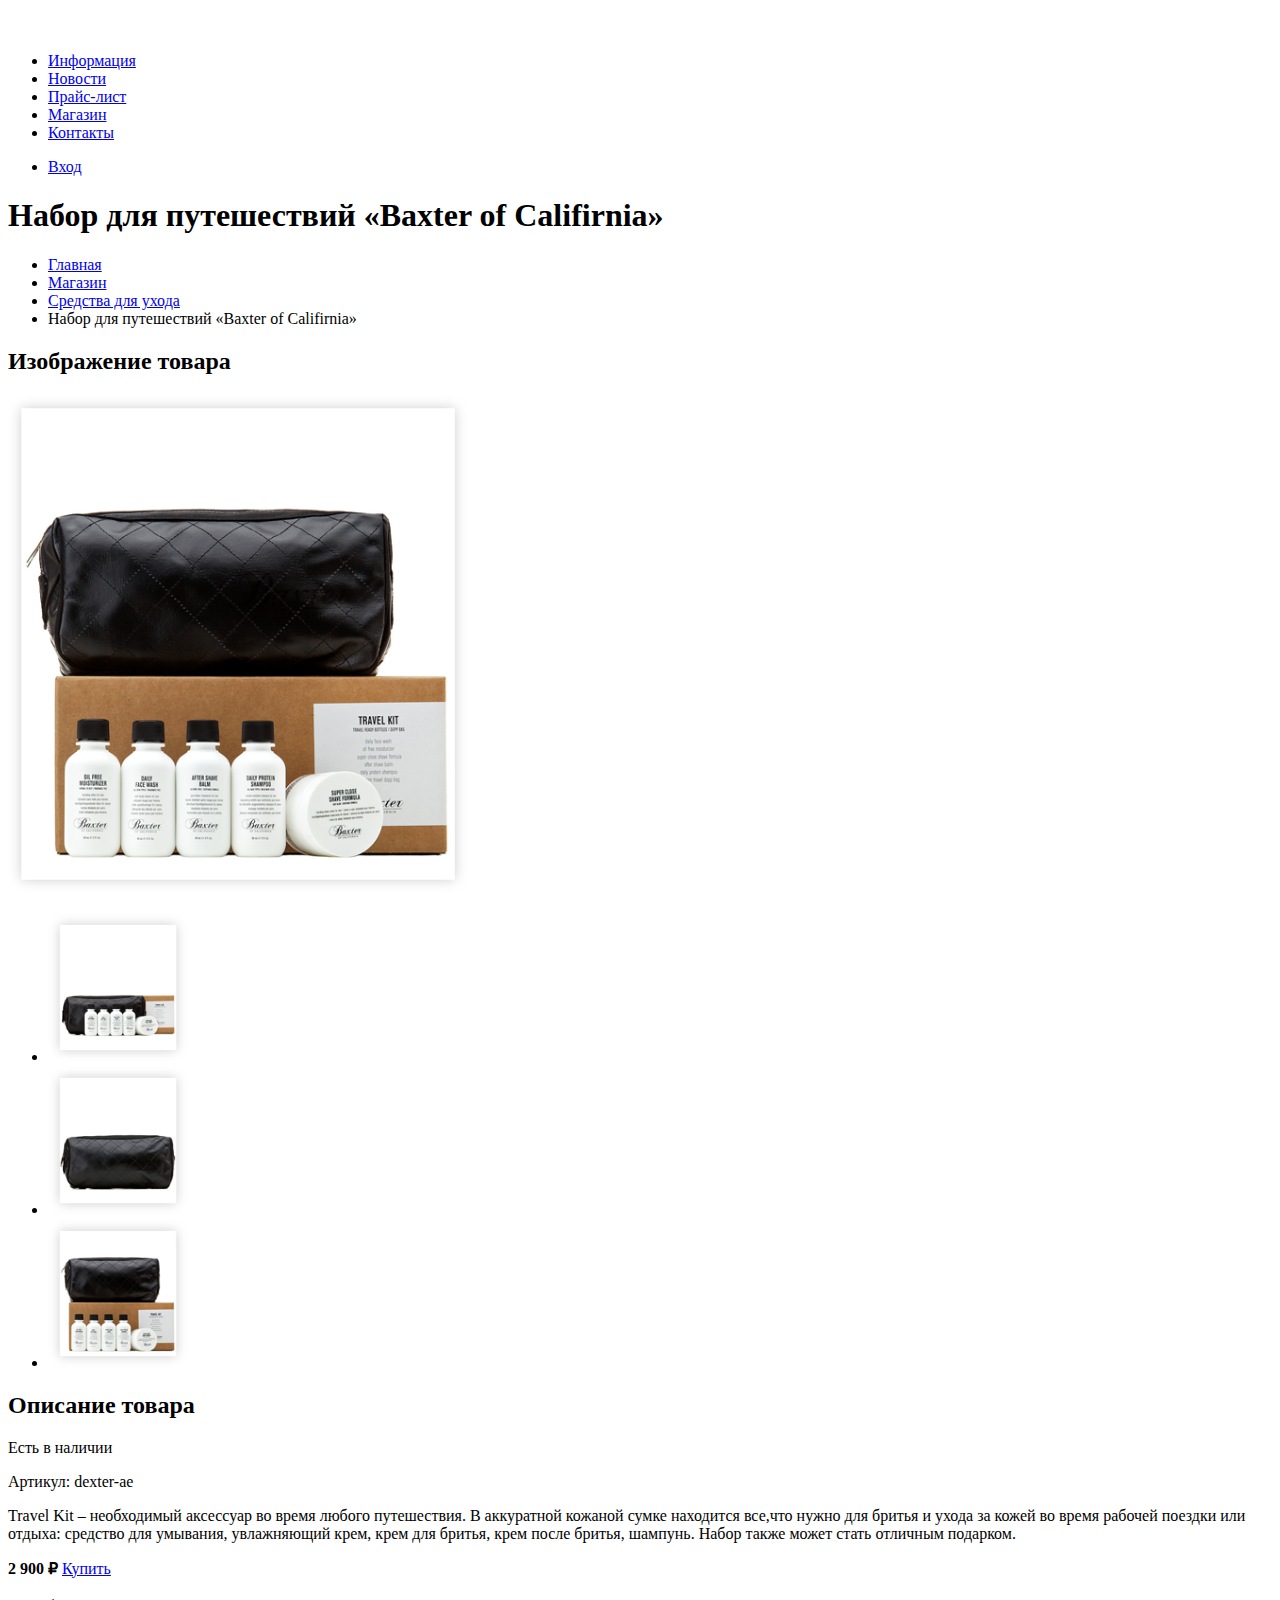
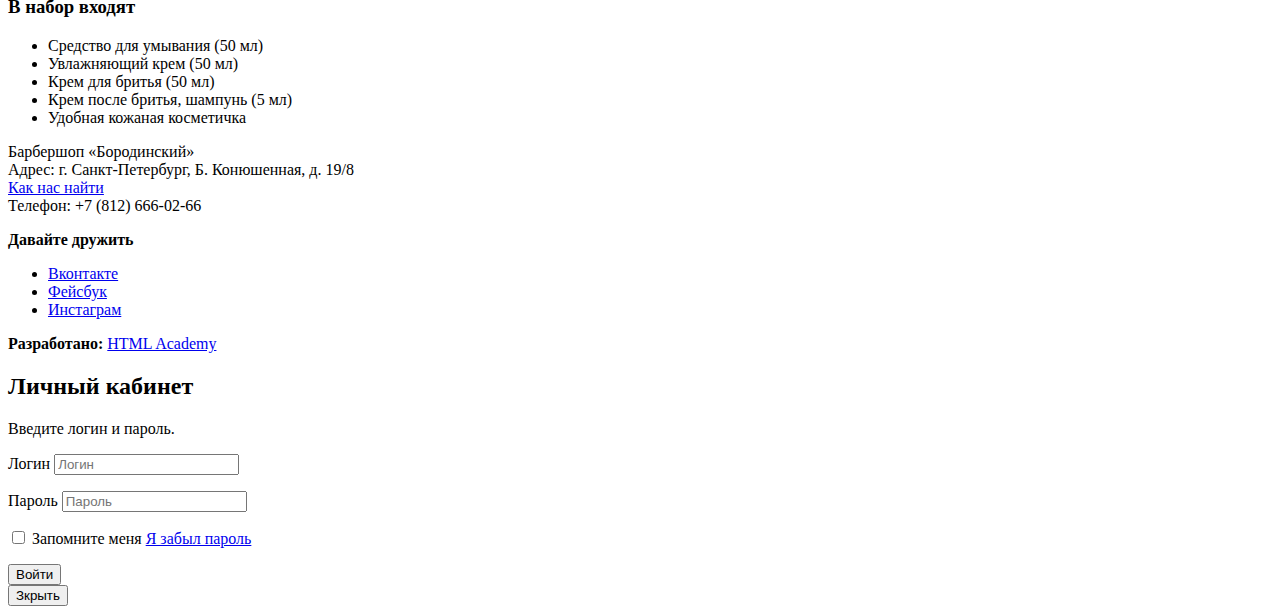
==== pages/item.html @ ca8ee24d "Add shop and item page" ====
<!DOCTYPE html>
<html lang="en">

<head>
    <meta charset="UTF-8">
    <meta name="viewport" content="width=device-width, initial-scale=1.0">
    <title>Барбершоп Магазин</title>
    <link rel="stylesheet" href="../style/style.css">
</head>

<body>
    <header class="main-header">
        <nav class="main-navigation">
            <a href="../index.html" class="main-header-logo">
                <img src="../img/logo.svg" width="111" height="24" alt="Логотип «Бородинский»">
            </a>
            <ul class="site-navigation">
                <li><a href="info.html">Информация</a></li>
                <li> <a href="news.html">Новости</a> </li>
                <li> <a href="price.html">Прайс-лист</a> </li>
                <li class="site-navigation-current"> <a href="../pages/shop.html">Магазин</a></li>
                <li> <a href="contacts.html">Контакты</a> </li>
            </ul>
            <ul>
                <li class="login-link">
                    <a class="login-link" href="login.html">Вход</a> </li>
            </ul>
        </nav>
    </header>
    <main class="container">
        <h1 class="page-title">Набор для путешествий «Baxter of Califirnia»</h1>
        <ul class="breadcrumbs">
            <li><a href="../index.html">Главная</a> </li>
            <li><a href="#"> Магазин</a> </li>
            <li> <a href="#">Средства для ухода</a> </li>
            <li class="breadcrumbs-current">Набор для путешествий «Baxter of Califirnia»</li>
        </ul>
        <section class="product-photos">
            <h2 class="visually-hiden">Изображение товара</h2>
            <p class="product-photo-preview">
                <li><img src="../img/product_big.png" width="460" height="498" alt="Фото всего набора"></li>
            </p>
            <ul class="product-photo-preview">
                <li><img src="../img/product_small_3.png" width="140" height="149" alt=" Фото в анфас"></li>
                <li><img src="../img/product_small_2.png" width="140" height="149" alt=" Фото в профиль"></li>
                <li><img src="../img/product_small_1.png" width="140" height="149" alt=" Фото отдельной части"> </li>
            </ul>
        </section>
        <section class="product-info">
            <h2 class="visually-hidden">Описание товара</h2>
            <p class="product-availability">Есть в наличии</p>
            <p class="product-article">Артикул: dexter-ae</p>
            <p class="product-text">Travel Kit – необходимый аксессуар во время любого путешествия. В аккуратной кожаной
                сумке находится все,что нужно для бритья и ухода за кожей во время рабочей поездки или отдыха: средство
                для умывания, увлажняющий крем, крем для бритья, крем после бритья, шампунь. Набор также может стать
                отличным подарком.</p>
            <p class="product-price">
                <b>2 900 &#8381</b>
                <a class="button" href="#">Купить</a>
            </p>
            <h3>В набор входят</h3>
            <ul>
                <li>Средство для умывания (50 мл)</li>
                <li>Увлажняющий крем (50 мл)</li>
                <li>Крем для бритья (50 мл)</li>
                <li>Крем после бритья, шампунь (5 мл)</li>
                <li>Удобная кожаная косметичка</li>
            </ul>
        </section>
    </main>
    <footer class="main-footer">
        <p class="footer-contacts">
            Барбершоп «Бородинский»<br>
            Адрес: г. Санкт-Петербург, Б. Конюшенная, д. 19/8<br>
            <a href="map.html">Как нас найти</a><br>
            Телефон: +7 (812) 666-02-66
        </p>
        <div class="footer-social">
            <b>Давайте дружить</b>
            <ul>
                <li><a class="social-button" href="#">Вконтакте</a></li>
                <li><a class="social-button" href="#">Фейсбук</a></li>
                <li><a class="social-button" href="#">Инстаграм</a></li>
            </ul>
        </div>
        <p class="fotter-copyright">
            <b>Разработано:</b>
            <a class="button" href="https://htmlacademy.ru">HTML Academy</a> </p>
    </footer>
    <section class="modal modal-login">
        <h2>Личный кабинет</h2>
        <p>Введите логин и пароль.</p>
        <form class="login-form" action="https://echo.htmlacademy.ru" method="POST">
            <p>
                <label class="visually-hidden" for="user-login">Логин</label>
                <input class="login-icon-user" id="user-login" type="text" name="login" placeholder="Логин">
            </p>
            <p>
                <label class="visually-hidden" for="user-password">Пароль</label>
                <input class="login-icon-password" id="user-password" type="password" name="password"
                    placeholder="Пароль">
            </p>
            <p class="login-password-info">
                <label class="login-checkbox">
                    <input type="checkbox" name="remember" class="visually-hidden">
                    <span>Запомните меня</span>
                </label>
                <a class="restore" href="#">Я забыл пароль</a>
            </p>
            <button class="button" type="submit">Войти </button>
        </form>
        <button class="modal-close" type="button">Зкрыть</button>
    </section>
</body>

</html>
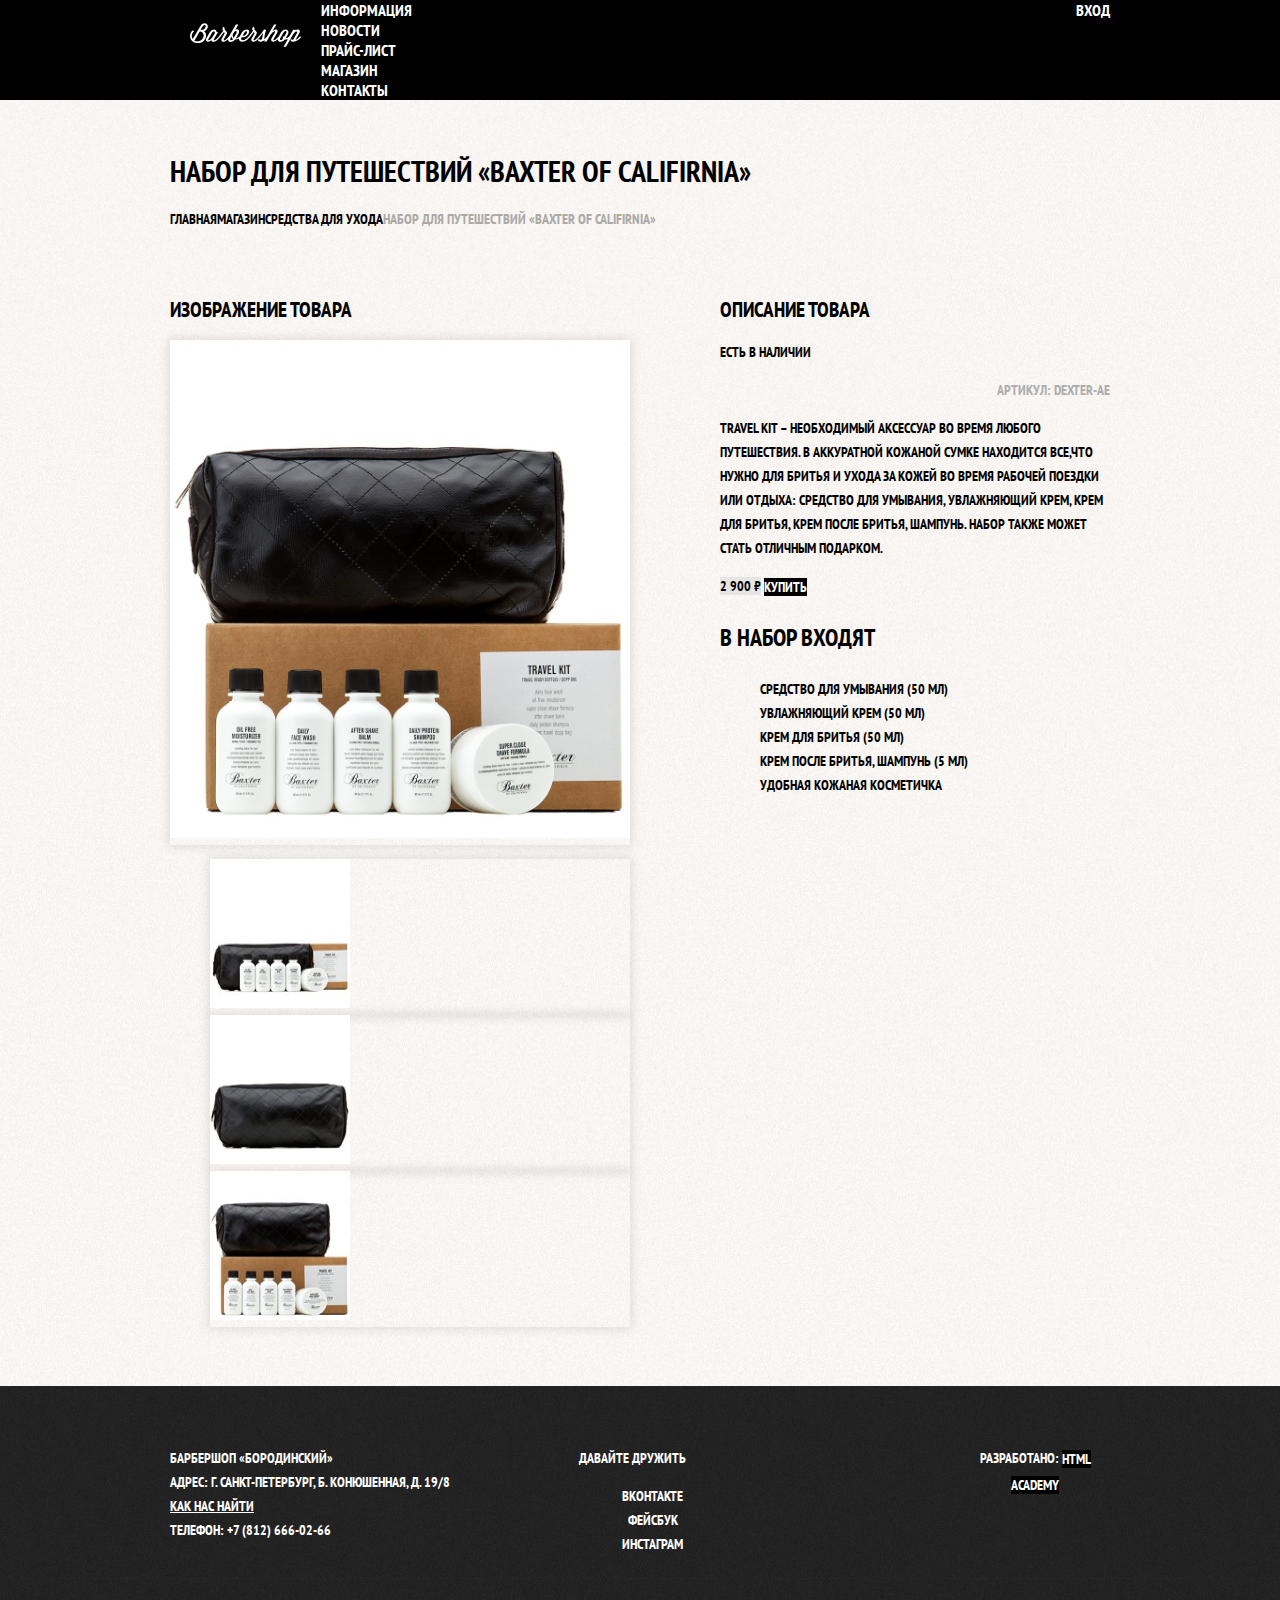
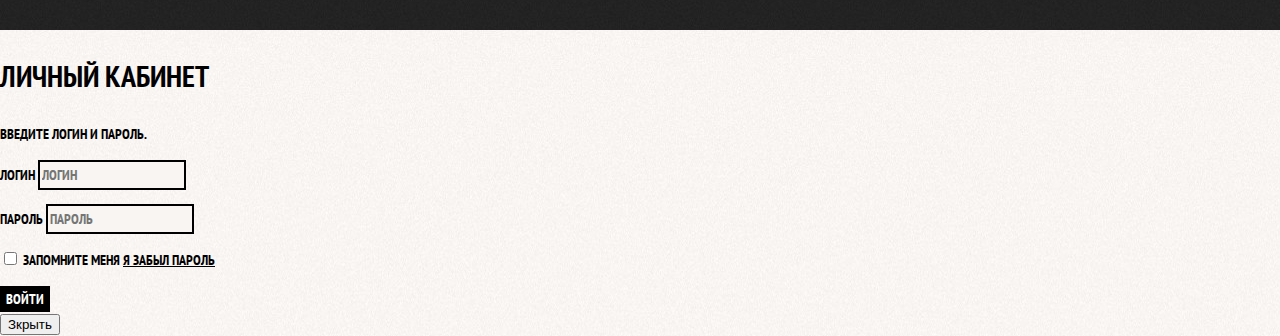
==== commit 6b3e3f6e: "Add style css" ====
--- a/pages/item.html
+++ b/pages/item.html
@@ -5,27 +5,32 @@
     <meta charset="UTF-8">
     <meta name="viewport" content="width=device-width, initial-scale=1.0">
     <title>Барбершоп Магазин</title>
+    <link rel="preconnect" href="https://fonts.gstatic.com">
+    <link href="https://fonts.googleapis.com/css2?family=PT+Sans+Narrow:wght@400;700&display=swap" rel="stylesheet">
     <link rel="stylesheet" href="../style/style.css">
 </head>
 
-<body>
+<body class="inner-page">
     <header class="main-header">
-        <nav class="main-navigation">
-            <a href="../index.html" class="main-header-logo">
-                <img src="../img/logo.svg" width="111" height="24" alt="Логотип «Бородинский»">
-            </a>
-            <ul class="site-navigation">
-                <li><a href="info.html">Информация</a></li>
-                <li> <a href="news.html">Новости</a> </li>
-                <li> <a href="price.html">Прайс-лист</a> </li>
-                <li class="site-navigation-current"> <a href="../pages/shop.html">Магазин</a></li>
-                <li> <a href="contacts.html">Контакты</a> </li>
-            </ul>
-            <ul>
-                <li class="login-link">
-                    <a class="login-link" href="login.html">Вход</a> </li>
-            </ul>
-        </nav>
+        <div class="container">
+            <nav class="main-navigation">
+                <a href="../index.html" class="main-navigation-logo">
+                    <img src="../img/logo.svg" width="111" height="24" alt="Логотип «Бородинский»">
+                </a>
+                <ul class="site-navigation">
+                    <li><a href="info.html">Информация</a></li>
+                    <li> <a href="news.html">Новости</a> </li>
+                    <li> <a href="price.html">Прайс-лист</a> </li>
+                    <li class="site-navigation-current"> <a href="../pages/shop.html">Магазин</a></li>
+                    <li> <a href="contacts.html">Контакты</a> </li>
+                </ul>
+                <ul class="user-navigation">
+                    <li>
+                        <a class="login-link" href="login.html">Вход</a>
+                    </li>
+                </ul>
+            </nav>
+        </div>
     </header>
     <main class="container">
         <h1 class="page-title">Набор для путешествий «Baxter of Califirnia»</h1>
@@ -35,57 +40,64 @@
             <li> <a href="#">Средства для ухода</a> </li>
             <li class="breadcrumbs-current">Набор для путешествий «Baxter of Califirnia»</li>
         </ul>
-        <section class="product-photos">
-            <h2 class="visually-hiden">Изображение товара</h2>
-            <p class="product-photo-preview">
-                <li><img src="../img/product_big.png" width="460" height="498" alt="Фото всего набора"></li>
-            </p>
-            <ul class="product-photo-preview">
-                <li><img src="../img/product_small_3.png" width="140" height="149" alt=" Фото в анфас"></li>
-                <li><img src="../img/product_small_2.png" width="140" height="149" alt=" Фото в профиль"></li>
-                <li><img src="../img/product_small_1.png" width="140" height="149" alt=" Фото отдельной части"> </li>
-            </ul>
-        </section>
-        <section class="product-info">
-            <h2 class="visually-hidden">Описание товара</h2>
-            <p class="product-availability">Есть в наличии</p>
-            <p class="product-article">Артикул: dexter-ae</p>
-            <p class="product-text">Travel Kit – необходимый аксессуар во время любого путешествия. В аккуратной кожаной
-                сумке находится все,что нужно для бритья и ухода за кожей во время рабочей поездки или отдыха: средство
-                для умывания, увлажняющий крем, крем для бритья, крем после бритья, шампунь. Набор также может стать
-                отличным подарком.</p>
-            <p class="product-price">
-                <b>2 900 &#8381</b>
-                <a class="button" href="#">Купить</a>
-            </p>
-            <h3>В набор входят</h3>
-            <ul>
-                <li>Средство для умывания (50 мл)</li>
-                <li>Увлажняющий крем (50 мл)</li>
-                <li>Крем для бритья (50 мл)</li>
-                <li>Крем после бритья, шампунь (5 мл)</li>
-                <li>Удобная кожаная косметичка</li>
-            </ul>
-        </section>
+        <div class="catalog-colums">
+            <section class="product-photos">
+                <h2 class="visually-hiden">Изображение товара</h2>
+                <p class="product-photo-full">
+                    <img src="../img/main-photo-item.jpg" width="460" height="498" alt="Фото всего набора">
+                </p>
+                <ul class="product-photo-preview">
+                    <li><img src="../img/photo-item-1.jpg" width="140" height="149" alt=" Фото в анфас"></li>
+                    <li><img src="../img/photo-item-2.jpg" width="140" height="149" alt=" Фото в профиль"></li>
+                    <li><img src="../img/photo-item-3.jpg" width="140" height="149" alt=" Фото отдельной части"> </li>
+                </ul>
+            </section>
+            <section class="product-info">
+                <h2 class="visually-hidden">Описание товара</h2>
+                <p class="product-availability">Есть в наличии</p>
+                <p class="product-article">Артикул: dexter-ae</p>
+                <p class="product-text">Travel Kit – необходимый аксессуар во время любого путешествия. В аккуратной
+                    кожаной
+                    сумке находится все,что нужно для бритья и ухода за кожей во время рабочей поездки или отдыха:
+                    средство
+                    для умывания, увлажняющий крем, крем для бритья, крем после бритья, шампунь. Набор также может стать
+                    отличным подарком.</p>
+                <p class="product-price">
+                    <b>2 900 &#8381</b>
+                    <a class="button" href="#">Купить</a>
+                </p>
+                <h3>В набор входят</h3>
+                <ul>
+                    <li>Средство для умывания (50 мл)</li>
+                    <li>Увлажняющий крем (50 мл)</li>
+                    <li>Крем для бритья (50 мл)</li>
+                    <li>Крем после бритья, шампунь (5 мл)</li>
+                    <li>Удобная кожаная косметичка</li>
+                </ul>
+            </section>
+        </div>
     </main>
     <footer class="main-footer">
-        <p class="footer-contacts">
-            Барбершоп «Бородинский»<br>
-            Адрес: г. Санкт-Петербург, Б. Конюшенная, д. 19/8<br>
-            <a href="map.html">Как нас найти</a><br>
-            Телефон: +7 (812) 666-02-66
-        </p>
-        <div class="footer-social">
-            <b>Давайте дружить</b>
-            <ul>
-                <li><a class="social-button" href="#">Вконтакте</a></li>
-                <li><a class="social-button" href="#">Фейсбук</a></li>
-                <li><a class="social-button" href="#">Инстаграм</a></li>
-            </ul>
+        <div class="container">
+            <p class="footer-contacts">
+                Барбершоп «Бородинский»<br>
+                Адрес: г. Санкт-Петербург, Б. Конюшенная, д. 19/8<br>
+                <a href="map.html">Как нас найти</a><br>
+                Телефон: +7 (812) 666-02-66
+            </p>
+            <div class="footer-social">
+                <b>Давайте дружить</b>
+                <ul>
+                    <li><a class="social-button" href="#">Вконтакте</a></li>
+                    <li><a class="social-button" href="#">Фейсбук</a></li>
+                    <li><a class="social-button" href="#">Инстаграм</a></li>
+                </ul>
+            </div>
+            <p class="footer-copyright">
+                <b>Разработано:</b>
+                <a class="button" href="https://htmlacademy.ru">HTML Academy</a>
+            </p>
         </div>
-        <p class="fotter-copyright">
-            <b>Разработано:</b>
-            <a class="button" href="https://htmlacademy.ru">HTML Academy</a> </p>
     </footer>
     <section class="modal modal-login">
         <h2>Личный кабинет</h2>
--- a/style/style.css
+++ b/style/style.css
@@ -0,0 +1,527 @@
+body{
+    margin: 0;
+    padding: 0;
+
+    font-family: 'PT Sans Narrow', Arial, sans-serif ;
+    font-size: 14px;
+    line-height: 24px;
+    font-weight: 700;
+    color: #ffffff;
+    text-transform: uppercase;
+
+    background-color: #000000;
+    background-image: url("../img/bg-img.jpg");
+    background-position: top center;
+    background-repeat: no-repeat;
+}
+.inner-page {
+    color: #000000;
+
+    background-color: #f8f5f2;
+    background-image: url(../img/pattern-light.jpg);
+    background-position: 0 0;
+    background-repeat: repeat;
+
+}
+
+.main-header {
+    margin-bottom: 75px;
+}
+
+.inner-page .main-header {
+    margin-bottom: 50px;
+
+    background-color: #000000;
+}
+
+a{
+   text-decoration: none;
+}
+
+.button {
+    font: inherit;
+
+    text-align: center;
+    color: #ffffff;
+    vertical-align: middle;
+    text-transform: uppercase;
+
+    background-color: #000000;
+    border: none;
+}
+.button:hover,
+.button:focus,
+.button:active {
+    background-color: #663d15;
+}
+
+.main-navigation{
+    display: flex;
+    flex-direction: column;
+    align-items: center;
+
+    font-size: 16px;
+    line-height: 20px;
+    color: #ffffff;
+
+    background-color: transparent;
+}
+
+.inner-page .main-navigation {
+    display: flex;
+    align-items: flex-start;
+    flex-direction: row;
+}
+
+.main-header-logo {
+    order: 2;
+    width: 368px;
+    height: 153px;
+}
+
+.inner-page .main-navigation-logo {
+    order: 0;
+
+    width: 111px;
+    height: 24px;
+    padding: 23px 20px;
+}
+
+.main-navigation-wrapper {
+    width: 100%;
+    margin-bottom: 60px;
+
+    background-color: #000000;
+}
+
+.main-navigation-wrapper .container{
+    display: flex;
+    justify-content: space-between;
+}
+
+.site-navigation,
+.user-navigation{
+    list-style: none;
+    margin: 0;
+    padding: 0;
+}
+
+.site-navigation {
+    width: 620px; 
+}
+
+.user-navigation {
+    max-width: 140px;
+}
+
+.inner-page .user-navigation {
+    margin-left: auto;
+}
+
+.site-navigation a,
+.user-navigation a {
+color: #ffffff;
+}
+
+.site-navigation a:hover,
+.site-navigation a:focus,
+.user-navigation a:hover,
+.user-navigation a:focus {
+    background-color: #242424;
+}
+
+.container {
+    width: 940px;
+    margin: 0 auto;
+    padding: 0 10px;
+}
+
+.features {
+    margin-bottom: 80px;
+}
+
+.features-list {
+     display: flex;
+     justify-content: space-between;
+     margin: 0;
+     padding: 0;
+
+    list-style: none;
+
+}
+
+.features-item {
+    width: 300px;
+    text-align: center;
+}
+
+.features-item h3 {
+    font-size: 30px;
+    line-height: 42px;
+}
+
+.index-colums {
+    display: flex;
+    justify-content: space-between;
+    padding: 50px 80px;
+    margin-bottom: 35px;
+
+    color: #000000;
+
+    background-color: #f8f5f2;
+    background-image: url("../img/pattern-light.jpg");
+    background-position: 0 0;
+    background-repeat: repeat;
+}
+
+.index-colums h2 {
+    font-size: 30px;
+    line-height: 42px;
+}
+
+.news {
+    width: 380px;
+}
+
+.news-list{
+    list-style: none;
+}
+
+.news-item time {
+    text-transform: none;
+}
+
+.gallery {
+    width: 300px;
+}
+
+.gallery-content {
+    background-color: #e5e5e5;
+    border: 7px solid #ffffff;
+}
+
+.contacts {
+    width: 380px;
+}
+
+.appointment {
+    width: 300px;
+}
+
+.appointment-item input {
+    font: inherit;
+
+    background-color: transparent;
+    border: 2px solid #000000;
+}
+
+.appointment-item input:focus,
+.appointment-item input:active {
+    border-color: #663d15;
+}
+
+.page-title {
+    margin: 0;
+    margin-bottom: 15px;
+    padding: 0;
+
+    font-size: 30px;
+    line-height: 42px;
+}
+
+.breadcrumbs {
+    display: flex;
+
+    padding: 0;
+    margin: 0;
+    margin-bottom: 50px;
+
+    list-style: none;
+}
+
+.breadcrumbs a {
+    color: #000000;
+}
+
+.breadcrumbs a:hover,
+.breadcrumbs a:focus {
+    text-decoration: underline;
+}
+
+.breadcrumbs-current {
+    color: #aba9a7;
+}
+
+.catalog-colums {
+  display: flex;
+  justify-content: space-between;
+}
+
+.filters {
+  width: 180px;
+}
+.filter fieldset {
+    border: none; 
+}
+
+.filter legend {
+    font-size: 24px;
+    line-height: 30px;
+}
+
+.filter ul {
+    list-style: none;
+    line-height: 18px;
+}
+
+.filter-input:hover + label,
+.filter-input:focus + label {
+    color: #663d15;
+} 
+
+.filter-input:disabled + label {
+    color: #000000;
+
+    opacity: 0.5;
+}
+
+.catalog {
+    width: 700px;
+}
+ 
+.catalog-list {
+    display: flex;
+    flex-wrap: wrap;
+    padding: 0;
+    margin: 0;
+    margin-bottom: 25px;
+
+    list-style: none;
+}
+
+.catalog-item {
+    width: 220px;
+    margin-bottom: 20px;
+    margin-right: 20px;
+
+    background-color: #f8f8f8;
+    box-shadow: 0 0 10px rgba(0, 0, 0, 0.1);
+}
+
+.catalog-item:nth-child(3n) {
+    margin-right: 0;
+} 
+
+.catalog-item:hover {
+    box-shadow: 0 0 10px rgba(0, 0, 0, 0.2);
+}
+
+.catalog-item a {
+    color: #000000;
+}
+
+.catalog-item h3 {
+    font-size: 14px;
+    line-height: 18px;
+}
+
+.catalog-category {
+    text-transform: none;
+}
+
+.catalog-item-price b {
+    font-size: 14px;
+    line-height: 20px;
+    text-align: center;
+
+    background-color: #e5e5e5;
+}
+
+.catalog-item-price .button {
+    line-height: 20px;
+    color: #ffffff;
+}
+
+.pagination-list {
+    padding: 0;
+    margin: 0; 
+
+    list-style: none;
+}
+
+.pagination-item a {
+    color: #ffffff;
+
+    background-color: #000000;
+}
+
+.pagination-item a:hover,
+.pagination-item a:focus,
+.pagination-item a:active {
+    background-color: #663d15;
+}
+
+.pagination-item-current a {
+    color: #000000;
+
+    background-color: #ffffff;
+}
+
+.pagination-item-current a:hover,
+.pagination-item-current a:focus,
+.pagination-item-current a:active {
+    color: #000000;
+
+    background-color: #ffffff;
+}
+
+.product-photo-preview {
+    list-style: none;
+}
+
+.product-photo-preview li {
+    box-shadow: 0 0 10px 2px rgba(0, 0, 0, 0.1);
+}
+
+.product-photo-full {
+    box-shadow: 0 0 10px 2px rgba(0, 0, 0, 0.1);
+}
+
+.product-photos {
+    width: 460px;
+}
+
+.product-article {
+    text-align: right;
+    color: #aeaeae;
+}
+.product-price b {
+    line-height: 20px;
+    text-align: center;
+
+    background-color: #e5e5e5;
+}
+
+.product-info h3 {
+    font-size: 24px;
+    line-height: 30px;
+}
+
+.product-info ul {
+    list-style: none;
+}
+
+.product-info {
+    width: 390px;
+}
+
+.main-footer {
+    margin-top: 65px;
+    padding: 60px 0;
+
+    color: #ffffff;
+
+    background-color: #212121;
+    background-image: url("../img/pattern-dark.jpg");
+    background-position: 0 0;
+    background-repeat: repeat;
+}
+
+
+.main-footer .container {
+    display: flex;
+}
+
+.inner-page .main-footer {
+    margin-top: 45px;
+}
+
+
+.footer-contacts {
+  width: 320px;
+  margin: 0;
+  margin-right: 70px;
+}
+
+.footer-contacts a{   
+    color: #ffffff;
+    text-decoration: underline;
+}
+
+.footer-contacts a:hover,
+.footer-contacts a:focus {
+    text-decoration: none;
+}
+
+.footer-social {
+    width: 145px;
+
+    text-align: center;
+}
+
+.footer-social ul {
+    list-style: none;
+}
+
+.social-button {
+    color: #ffffff;
+}
+
+.footer-copyright {
+    width: 150px;
+    margin: 0;
+    margin-left: auto;
+
+    text-align: center;
+}
+
+.footer-copyright .button:hover,
+.footer-copyright .button:focus {
+    color: #000000;
+
+    background-color: #ffffff;
+}
+
+.modal {
+    color: #000000;
+
+    background-color: #f8f5f2;
+    background-image: url("../img/pattern-light.jpg");
+    background-position: 0 0;
+    background-repeat: repeat;
+}
+
+.modal h2 {
+    font-size: 30px;
+    line-height: 42px;
+}
+
+.login-form input[type= "text"],
+.login-form input[type="password"]{
+    font: inherit;
+    color: #000000;
+    text-transform: uppercase;
+
+    background-color: #f8f5f2;
+    border: 2px solid #000000;
+}
+.login-form input:focus{
+    border: 2px solid #663d15;
+}
+
+.login-checkbox:hover,
+.login-checkbox:focus {
+    color: #663d15;
+}
+
+.restore{
+    color: #000000;
+    text-decoration: underline;
+}
+
+.restore:hover,
+.restore:focus {
+    text-decoration: none;
+}
+
+
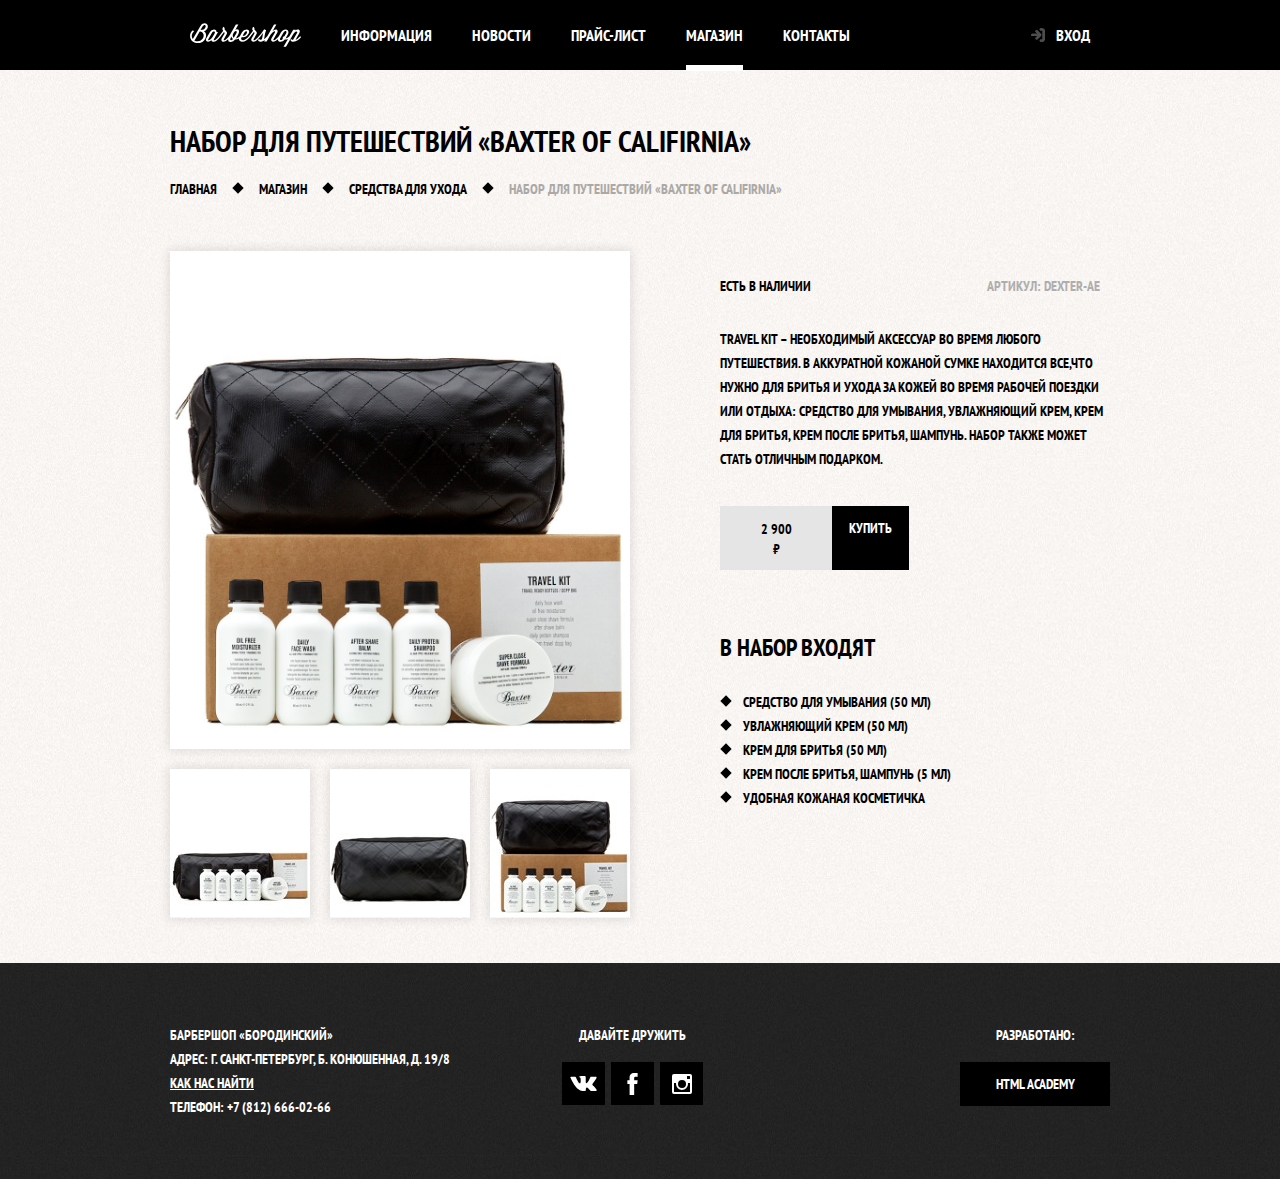
==== commit 383cd833: "Fixed: loyaut" ====
--- a/pages/item.html
+++ b/pages/item.html
@@ -42,7 +42,7 @@
         </ul>
         <div class="catalog-colums">
             <section class="product-photos">
-                <h2 class="visually-hiden">Изображение товара</h2>
+                <h2 class="visually-hidden">Изображение товара</h2>
                 <p class="product-photo-full">
                     <img src="../img/main-photo-item.jpg" width="460" height="498" alt="Фото всего набора">
                 </p>
@@ -54,13 +54,16 @@
             </section>
             <section class="product-info">
                 <h2 class="visually-hidden">Описание товара</h2>
-                <p class="product-availability">Есть в наличии</p>
-                <p class="product-article">Артикул: dexter-ae</p>
+                <div class="product-description">
+                    <p class="product-availability">Есть в наличии</p>
+                    <p class="product-article">Артикул: dexter-ae</p>
+                </div>
                 <p class="product-text">Travel Kit – необходимый аксессуар во время любого путешествия. В аккуратной
                     кожаной
                     сумке находится все,что нужно для бритья и ухода за кожей во время рабочей поездки или отдыха:
                     средство
-                    для умывания, увлажняющий крем, крем для бритья, крем после бритья, шампунь. Набор также может стать
+                    для умывания, увлажняющий крем, крем для бритья, крем после бритья, шампунь. Набор также может
+                    стать
                     отличным подарком.</p>
                 <p class="product-price">
                     <b>2 900 &#8381</b>
@@ -88,9 +91,43 @@
             <div class="footer-social">
                 <b>Давайте дружить</b>
                 <ul>
-                    <li><a class="social-button" href="#">Вконтакте</a></li>
-                    <li><a class="social-button" href="#">Фейсбук</a></li>
-                    <li><a class="social-button" href="#">Инстаграм</a></li>
+                    <li><a class="social-button" href="#"><span class="visually-hidden">Вконтакте</span>
+                            <svg xmlns="http://www.w3.org/2000/svg" width="27" height="15" viewBox="0 0 26.14 14.91">
+                                <path d="M26 13.47l-.09-.17a13.55 13.55 0 0 0-2.6-3q-.87-.83-1.1-1.12A1 1 0 0 1 22 8a10.27
+                                         10.27 0 0 1 1.22-1.78l.88-1.16q2.35-3.13 2-4L26 .94a.8.8 0 0 0-.4-.22 2.14 2.14 0 0 
+                                        0-.87 0h-3.92a.51.51 0 0 0-.27 0h-.3a.6.6 0 0 0-.15.14.93.93 0 0 0-.14.24 22.22 22.22
+                                        0 0 1-1.46 3.06q-.5.84-.93 1.46a7 7 0 0 1-.71.91 4.94 4.94 0 0 1-.52.47q-.23.18-.35.15l-.23-.05a.9.9
+                                        0 0 1-.31-.33 1.49 1.49 0 0 1-.16-.53V1.6a3.14 3.14 0 0 0 0-.62 2.12 2.12 0 0 0-.14-.44.73.73
+                                         0 0 0-.28-.33 1.57 1.57 0 0 0-.46-.18A9 9 0 0 0 12.57 0a8.93 8.93 0 0 0-3.25.33 1.83 1.83 0 0
+                                         0-.52.41q-.25.3-.07.33a1.67 1.67 0 0 1 1.16.59l.08.16a2.6 2.6 0 0 1 .19.63 6.32 6.32 0 0 1 .12
+                                        1 10.59 10.59 0 0 1 0 1.7q-.07.71-.13 1.1a2.21 2.21 0 0 1-.18.64 2.69 2.69 0 0 1-.16.3l-.07.07a1
+                                        1 0 0 1-.37.07.86.86 0 0 1-.46-.19 3.27 3.27 0 0 1-.56-.52 7 7 0 0 1-.66-.93q-.37-.6-.76-1.42l
+                                        -.22-.39q-.2-.38-.56-1.11t-.62-1.43A.9.9 0 0 0 5.2.9h-.07a.93.93 0 0 0-.22-.16A1.44 1.44 0 0 0
+                                         4.6.65L.87.68A1 1 0 0 0 .1.94L0 1a.44.44 0 0 0 0 .22 1.08 1.08 0 0 0 .08.37Q.9 3.53 1.86 5.31t1.66
+                                        2.87Q4.23 9.27 5 10.24t1 1.24l.37.41.34.33a8.06 8.06 0 0 0 1 .78 16.34 16.34 0 0 0 1.4.9 7.6 7.6
+                                         0 0 0 1.79.72 6.19 6.19 0 0 0 2 .22h1.57a1.08 1.08 0 0 0 .72-.3l.05-.07a.9.9 0 0 0 .1-.25 1.38
+                                         1.38 0 0 0 0-.37 4.48 4.48 0 0 1 .09-1.05 2.77 2.77 0 0 1 .23-.71 1.74 1.74 0 0 1 .29-.4 1.19
+                                        1.19 0 0 1 .23-.2h.11a.86.86 0 0 1 .77.21 4.52 4.52 0 0 1 .83.79q.39.47.93 1.05a6.41 6.41 0 0 0 1
+                                        .87l.27.16a3.31 3.31 0 0 0 .71.3 1.53 1.53 0 0 0 .76.07l3.48-.05a1.58 1.58 0 0 0 .8-.17.68.68
+                                         0 0 0 .34-.37 1.06 1.06 0 0 0 0-.46 1.71 1.71 0 0 0-.1-.36z" fill="#fff" />
+                            </svg>
+                        </a></li>
+                    <li><a class="social-button" href="#"><span class="visually-hidden">Фейсбук</span>
+                            <svg xmlns="http://www.w3.org/2000/svg" width="19" height="22" viewBox="0 0 10.15 21.74">
+                                <path
+                                    d="M3.34 1.12A4.77 4.77 0 0 1 6.53 0h3.61v3.81H7.81a1.07 1.07 0 0 0-1.09.83v2.55h3.42c-.08
+                                         1.23-.24 2.45-.41 3.67h-3v10.87H2.21V10.86H0V7.21h2.19V3.66a3.83 3.83 0 0 1 1.15-2.54z"
+                                    fill="#fff" />
+                            </svg>
+                        </a></li>
+                    <li><a class="social-button" href="#"><span class="visually-hidden">Инстаграм</span>
+                            <svg xmlns="http://www.w3.org/2000/svg" width="20" height="20" viewBox="0 0 20 20">
+                                <path d="M18 0H2a2 2 0 0 0-2 2v16a2 2 0 0 0 2 2h16a2 2 0 0 0 2-2V2a2 2 0 0 0-2-2zm-8 6a4 4 0
+                                         1 1-4 4 4 4 0 0 1 4-4zM2.5 18a.47.47 0 0 1-.5-.5V9h2.1a3.4 3.4 0 0 0-.1 1 6 6 0 1 0 12
+                                          0 3.4 3.4 0 0 0-.1-1H18v8.5a.47.47 0 0 1-.5.5zM18 4.5a.47.47 0 0 1-.5.5h-2a.47.47 0 0 
+                                          1-.5-.5v-2a.47.47 0 0 1 .5-.5h2a.47.47 0 0 1 .5.5z" fill="#fff" />
+                            </svg>
+                        </a></li>
                 </ul>
             </div>
             <p class="footer-copyright">
@@ -115,7 +152,8 @@
             <p class="login-password-info">
                 <label class="login-checkbox">
                     <input type="checkbox" name="remember" class="visually-hidden">
-                    <span>Запомните меня</span>
+                    <span class="checkbox-indicator"></span>
+                    Запомните меня
                 </label>
                 <a class="restore" href="#">Я забыл пароль</a>
             </p>
--- a/style/style.css
+++ b/style/style.css
@@ -1,4 +1,5 @@
 body{
+    min-width: 960px;
     margin: 0;
     padding: 0;
 
@@ -38,7 +39,34 @@
    text-decoration: none;
 }
 
+img {
+    max-width: 100%;
+    height: auto;
+}
+
+.visually-hidden:not(:focus):not(:active),
+input[type="checkbox"].visually-hidden,
+input[type="radio"].visually-hidden {
+    position: absolute;
+
+    width: 1px;
+    height: 1px;
+    margin: -1px;
+    border: 0px;
+    padding: 0px;
+
+    white-space: nowrap;
+
+    clip-path: inset(100%);
+    clip:rect(0 0 0 0);
+    overflow: hidden;
+
+}
+
 .button {
+    display: inline-block;
+    margin-right: 16px;
+    padding: 10px 30px;
     font: inherit;
 
     text-align: center;
@@ -55,6 +83,13 @@
     background-color: #663d15;
 }
 
+.button.disabled,
+.button:disabled {
+    cursor: default;
+    opacity: 0.5;
+    background-color: #000000;
+}
+
 .main-navigation{
     display: flex;
     flex-direction: column;
@@ -107,11 +142,38 @@
 }
 
 .site-navigation {
+    display: flex;
+    flex-wrap: wrap;
+    flex-direction: row;
+
     width: 620px; 
 }
 
+.site-navigation-current {
+   position: relative;
+}
+
+
+.site-navigation-current::after {
+    content: "";
+
+    position: absolute;
+    right: 20px;
+    bottom: -1px;
+    left: 20px;
+
+    height: 6px;
+    background-color: #ffffff;
+}
+
 .user-navigation {
+    display: flex;
     max-width: 140px;
+}
+
+.user-navigation .login-link {
+    position: relative;
+    padding-left: 50px;
 }
 
 .inner-page .user-navigation {
@@ -120,7 +182,35 @@
 
 .site-navigation a,
 .user-navigation a {
-color: #ffffff;
+    display: block;
+    padding: 25px 20px;
+    vertical-align: middle;
+
+    color: #ffffff;
+}
+
+
+.login-link::before {
+    content: "";
+
+    position: absolute;
+    top: 27px;
+    left: 24px;
+
+    width: 16px;
+    height: 18px;
+
+    background-image: url("../img/login.svg");
+    background-repeat: no-repeat;
+    background-position: 0 0;
+
+    opacity: 0.3;
+}
+
+.login-link:hover::before,
+.login-link:focus::before,
+.login-link:active::before {
+    opacity: 1;
 }
 
 .site-navigation a:hover,
@@ -128,6 +218,7 @@
 .user-navigation a:hover,
 .user-navigation a:focus {
     background-color: #242424;
+    
 }
 
 .container {
@@ -156,8 +247,32 @@
 }
 
 .features-item h3 {
+    position: relative;
+    
+    margin: 0;
+    margin-bottom: 60px;
+
     font-size: 30px;
     line-height: 42px;
+}
+
+.features-item h3::after {
+    content: "";
+
+    position: absolute;
+    bottom: -30px;
+    left: 50%;
+
+    width: 20px;
+    height: 20px;
+    margin-left: -10px;
+
+    background-color: #ffffff;
+    transform: rotate(45deg);
+}
+
+.features-item p {
+    margin: 0 10px;
 }
 
 .index-colums {
@@ -165,6 +280,689 @@
     justify-content: space-between;
     padding: 50px 80px;
     margin-bottom: 35px;
+
+    color: #000000;
+
+    background-color: #f8f5f2;
+    background-image: url("../img/devider.png"),
+                     url("../img/pattern-light.jpg");
+    background-position:center,  0 0;
+    background-repeat:no-repeat, repeat;
+}
+
+.index-colums h2 {
+    margin: 0px;
+    margin-bottom: 25px;
+
+    font-size: 30px;
+    line-height: 42px;
+}
+
+.news {
+    width: 380px;
+}
+
+.news-list{
+    margin: 0;
+    margin-bottom: 25px;
+    padding: 0px;
+
+    list-style: none;
+}
+
+.news-item {
+    margin-bottom: 25px;
+}
+
+.news-item p {
+    margin: 0px;
+}
+
+.news-item time {
+    text-transform: none;
+}
+
+.gallery {
+    width: 300px;
+}
+
+.gallery-content {
+    height: 164px;
+    margin: 0;
+
+    background-color: #e5e5e5;
+    border: 7px solid #ffffff;
+}
+
+.gallery-content img {
+    height: 164px;
+    width: 286px;
+}
+
+.gallery-container {
+    position: relative;
+
+    height: 260px;
+}
+
+.gallery-button {
+    box-sizing: border-box;
+    position: absolute;
+    bottom: 0;
+
+    width: 140px;
+    margin: 0;
+}
+
+.gallery-button-back{
+    left: 0;
+}
+
+.gallery-button-next{
+    right: 0;
+}
+
+.contacts {
+    width: 380px;
+}
+
+.contacts p {
+    margin: 0;
+    margin-bottom: 25px;
+
+}
+
+.appointment {
+    width: 300px;
+}
+
+.appointment-item {
+    width: 140px;
+    margin: 0;
+    margin-bottom: 10px;
+}
+
+.appointment-item label {
+    display: block;
+    margin-bottom: 9px;
+    margin-left: 15px;
+}
+
+.appointment-info {
+    margin: 0;
+    margin-bottom: 15px;
+}
+
+.appointment-form {
+    display: flex;
+    flex-wrap: wrap;
+    justify-content: space-between;
+}
+
+.appointment-item input {
+    box-sizing: border-box;
+    width: 140px;
+    padding-top: 8px;
+    padding-right: 15px;
+    padding-left: 15px;
+    padding-bottom: 7px;
+
+    font: inherit;
+
+    background-color: transparent;
+    border: 2px solid #000000;
+}
+
+.appointment .button {
+    display: block;
+    width: 100%;
+    margin-top: 10px;
+    margin-right: 0;
+}
+
+.appointment-item input:focus,
+.appointment-item input:active {
+    border-color: #663d15;
+}
+
+.page-title {
+    margin: 0;
+    margin-bottom: 15px;
+    padding: 0;
+
+    font-size: 30px;
+    line-height: 42px;
+}
+
+.breadcrumbs {
+    display: flex;
+    justify-content: flex-start;
+    flex-wrap: wrap;
+
+    padding: 0;
+    margin: 0;
+    margin-bottom: 50px;
+
+    list-style: none;
+}
+
+.breadcrumbs li {
+    position: relative;
+    margin-right: 42px;
+}
+
+.breadcrumbs li::after {
+    content:"";
+
+    position: absolute;
+    top: 7px;
+    right: -25px;
+    width: 8px;
+    height: 8px;
+
+    background-color: #000000;
+    transform: rotate(45deg);
+}
+
+.breadcrumbs li:last-child {
+    margin-right: 0;
+}
+
+.breadcrumbs a {
+    color: #000000;
+}
+
+.breadcrumbs a:hover,
+.breadcrumbs a:focus {
+    text-decoration: underline;
+}
+
+
+.breadcrumbs-current {
+    color: #aba9a7;
+}
+
+.breadcrumbs-current::after {
+    display: none;
+}
+
+.catalog-colums {
+  display: flex;
+  justify-content: space-between;
+}
+
+.filters {
+  width: 180px;
+}
+
+.filter fieldset {
+    margin: 0;
+    padding: 0;
+    margin-bottom: 30px;
+
+    border: none; 
+}
+
+.filter fieldset:first-child {
+    margin-bottom: 35px;
+}
+
+.filter legend {
+    margin-bottom: 25px;
+
+    font-size: 24px;
+    line-height: 30px;
+}
+
+.filter ul {
+    margin: 0;
+    padding: 0;
+
+    list-style: none;
+    line-height: 18px;
+}
+
+.filter-option {
+    margin-bottom: 19px;
+    padding-left: 45px;
+}
+
+.filter-option label {
+    position: relative;
+
+    display: block;
+
+    cursor: pointer;
+    user-select: none;
+}
+
+.filter-input-checkbox + label::before {
+    content: "";
+    position: absolute;
+    left: -42px;
+    top: 0px;
+
+    width: 16px;
+    height: 16px;
+
+    border: 2px solid #000000;
+}
+
+.filter-input-checkbox:checked +label::after {
+    content: "";
+
+    position: absolute;
+    top: 4px;
+    left: -38px;
+ 
+    width: 12px;
+    height: 12px;
+
+    background-image: url("../img/cross.svg");
+    background-position: 0 0;
+    background-repeat: no-repeat;
+}
+
+.filter-input-radio + label::before {
+    content: "";
+    position: absolute;
+    left: -42px;
+    top: 0px;
+
+    width: 16px;
+    height: 16px;
+
+    border: 2px solid #000000;
+    border-radius: 50%;
+}
+
+.filter-input-radio:checked + label::after {
+    content: "";
+
+    position: absolute;
+    top: 6px;
+    left: -36px;
+    
+    width: 8px;
+    height: 8px;
+
+    background-color: #000000;
+    border-radius: 50%;
+}
+
+
+.filter-input:hover + label,
+.filter-input:focus + label {
+    color: #663d15;
+} 
+
+.filter-input:disabled + label {
+    color: #000000;
+
+    opacity: 0.5;
+}
+
+.catalog {
+    width: 700px;
+}
+ 
+.catalog-list {
+    display: flex;
+    flex-wrap: wrap;
+    padding: 0;
+    margin: 0;
+    margin-bottom: 25px;
+
+    list-style: none;
+}
+
+.catalog-item {
+    width: 220px;
+    margin-bottom: 20px;
+    margin-right: 20px;
+
+    background-color: #f8f8f8;
+    box-shadow: 0 0 10px rgba(0, 0, 0, 0.1);
+}
+
+.catalog-item:nth-child(3n) {
+    margin-right: 0;
+} 
+
+.catalog-item:hover {
+    box-shadow: 0 0 10px rgba(0, 0, 0, 0.2);
+}
+
+.catalog-item a {
+    display: flex;
+    flex-direction: column;
+
+    color: #000000;
+}
+
+.catalog-item h3 {
+    order: 1;
+    margin-top: 17px;
+    margin-bottom: 12px;
+    margin-left: 16px;
+    margin-right: 15px; 
+
+    font-size: 14px;
+    line-height: 18px;
+}
+
+.catalog-category {
+    display: block;
+    text-transform: none;
+}
+
+.catalog-item-image {
+    width: 220px;
+    height: 165px;
+    margin: 0;
+}
+
+.catalog-item-price {
+    display: flex;
+    margin: 15px;
+    margin-top: 0;
+}
+
+.catalog-item-price b {
+    width: 112px;
+    padding: 13px 25px 11px;
+
+    font-size: 14px;
+    line-height: 20px;
+    text-align: center;
+
+    background-color: #e5e5e5;
+}
+
+.catalog-item-price .button {
+    width: 50px;
+    padding: 13px 18px 11px;
+    margin-right: 0px;
+
+    line-height: 20px;
+    color: #ffffff;
+}
+
+.pagination-list {
+    display: flex;
+    flex-wrap: wrap;
+
+    padding: 0;
+    margin: 0; 
+
+    list-style: none;
+}
+
+.pagination-item {
+    margin-right: 5px;
+}
+
+.pagination-item:last-child {
+    margin-right: 0px;
+}
+
+.pagination-item a {
+    display: block;
+   padding: 10px 19px;
+
+    color: #ffffff;
+
+    background-color: #000000;
+}
+
+.pagination-item a:hover,
+.pagination-item a:focus,
+.pagination-item a:active {
+    background-color: #663d15;
+}
+
+.pagination-item-current a {
+    color: #000000;
+
+    background-color: #ffffff;
+}
+
+.pagination-item-current a:hover,
+.pagination-item-current a:focus,
+.pagination-item-current a:active {
+    color: #000000;
+
+    background-color: #ffffff;
+}
+
+.product-photo-preview {
+    display: flex; 
+    padding: 0px;
+    margin: 0px;
+
+    list-style: none;
+}
+
+.product-photo-preview li {
+    width: 140px;
+    height: 149px;
+    margin-right: 20px;
+
+    box-shadow: 0 0 10px 2px rgba(0, 0, 0, 0.1);
+}
+
+.product-photo-preview li:last-child {
+    margin-right: 0px;
+}
+
+.product-photo-full {
+    width: 460px;
+    height: 498px;
+    margin: 0px;
+    margin-bottom: 20px;
+
+    box-shadow: 0 0 10px 2px rgba(0, 0, 0, 0.1);
+}
+
+.product-photos {
+    width: 460px;
+}
+
+.product-description {
+    display: flex;
+    justify-content: space-between;
+
+    padding-right: 10px;
+    margin-bottom: 29px;
+}
+
+.product-description p {
+    width: 200px;
+}
+
+.product-article {
+    text-align: right;
+    color: #aeaeae;
+}
+.product-price b {
+    width: 112px;
+    padding-top: 13px;
+    padding-bottom: 11px;
+    padding-left: 36px;
+    padding-right: 36px;
+
+    line-height: 20px;
+    text-align: center;
+
+    background-color: #e5e5e5;
+
+    box-sizing: border-box;
+}
+
+.product-price .button {
+    padding-left: 17px;
+    padding-right: 17px;
+}
+
+.product-info .product-text {
+    margin-bottom: 35px;
+}
+
+.product-info h3 {
+    margin: 0px;
+    margin-bottom: 27px;
+
+    font-size: 24px;
+    line-height: 30px;
+}
+
+.product-info ul {
+    margin: 0px;
+    padding: 0px;
+    list-style: none;
+}
+
+.product-info li {
+    position: relative;
+    padding-left: 23px;
+}
+
+.product-info li::before {
+    content: "";
+    position: absolute;
+    top: 7px;
+    left: 2px;
+
+    width: 8px;
+    height: 8px;
+
+    background-color: #000000;
+
+    transform: rotate(45deg);
+}
+
+.product-info {
+    padding-top: 23px;
+    width: 390px;
+}
+
+.product-info .product-price {
+    display: flex;
+    margin-bottom: 63px;
+}
+
+.product-info p {
+    margin: 0px;
+}
+
+.main-footer {
+    margin-top: 65px;
+    padding: 60px 0;
+
+    color: #ffffff;
+
+    background-color: #212121;
+    background-image: url("../img/pattern-dark.jpg");
+    background-position: 0 0;
+    background-repeat: repeat;
+}
+
+
+.main-footer .container {
+    display: flex;
+}
+
+.inner-page .main-footer {
+    margin-top: 45px;
+}
+
+
+.footer-contacts {
+  width: 320px;
+  margin: 0;
+  margin-right: 70px;
+}
+
+.footer-contacts a{   
+    color: #ffffff;
+    text-decoration: underline;
+}
+
+.footer-contacts a:hover,
+.footer-contacts a:focus {
+    text-decoration: none;
+}
+
+.footer-social {
+    width: 145px;
+
+    text-align: center;
+}
+
+.footer-social ul {
+    display: flex;
+    width: 141px;
+    flex-wrap: wrap;
+    justify-content: space-between;
+    list-style: none;
+    margin: 0 auto;
+    padding: 0;
+}
+
+.social-button {
+    display: flex;
+    align-items: center;
+    justify-content: center;
+    width: 43px;
+    height: 43px;
+
+    background-color: #000000;
+
+}
+
+.social-button:hover,
+.social-button:focus {
+    background-color: #ffffff;
+}
+
+.social-button:hover path,
+.social-button:focus path {
+    fill: #000000;
+} 
+
+.footer-social b {
+    display: block;
+    margin-bottom: 15px;
+}
+
+.footer-copyright {
+    width: 150px;
+    margin: 0;
+    margin-left: auto;
+
+    text-align: center;
+}
+
+.footer-copyright .button {
+    display: block;
+    margin-right: 0px;
+    margin-top: 15px;
+}
+
+.footer-social b {
+    display: block;
+    margin-bottom: 15px;
+}
+
+.footer-copyright .button:hover,
+.footer-copyright .button:focus {
+    color: #000000;
+
+    background-color: #ffffff;
+}
+
+.modal {
+    position: fixed;
 
     color: #000000;
 
@@ -172,332 +970,82 @@
     background-image: url("../img/pattern-light.jpg");
     background-position: 0 0;
     background-repeat: repeat;
-}
-
-.index-colums h2 {
+    box-shadow: 0 30px 50px rgba(0, 0, 0, 0.7)
+}
+
+.modal-login {
+    top: 120px;
+    left: 50%;
+    transform: translate(-50%);
+    
+    display: none;
+
+    width: 300px;
+    padding: 50px 80px;
+}
+
+.modal-close {
+    position: absolute;
+    top: 0px;
+    right: -34px;
+
+    width: 22px;
+    height: 22px;
+
+    font-size: 0px;
+
+    background-color: transparent;
+    border: 0px;
+
+    cursor: pointer;
+}
+
+.modal-close::before,
+.modal-close::after {
+    content: "";
+
+    position: absolute;
+    width: 19px;
+    height: 3px;
+    top: 10px;
+    left: 2px;
+
+    background-color: #f8f5f2;
+}
+
+.modal-close::before {
+    transform: rotate(45deg);
+}
+
+.modal-close::after {
+    transform: rotate(-45deg);
+}
+
+.modal-login h2 {
+    margin: 0px;
+    margin-bottom: 20px;
+
     font-size: 30px;
     line-height: 42px;
 }
 
-.news {
-    width: 380px;
-}
-
-.news-list{
-    list-style: none;
-}
-
-.news-item time {
-    text-transform: none;
-}
-
-.gallery {
+.modal-description {
+    margin: 0px;
+    margin-bottom: 10px;
+}
+
+.login-form p {
+    margin: 0px;
+    margin-bottom: 10px;
+}
+
+.login-form input[type="text"],
+.login-form input[type="password"] {
+    box-sizing: border-box;
     width: 300px;
-}
-
-.gallery-content {
-    background-color: #e5e5e5;
-    border: 7px solid #ffffff;
-}
-
-.contacts {
-    width: 380px;
-}
-
-.appointment {
-    width: 300px;
-}
-
-.appointment-item input {
-    font: inherit;
-
-    background-color: transparent;
-    border: 2px solid #000000;
-}
-
-.appointment-item input:focus,
-.appointment-item input:active {
-    border-color: #663d15;
-}
-
-.page-title {
-    margin: 0;
-    margin-bottom: 15px;
-    padding: 0;
-
-    font-size: 30px;
-    line-height: 42px;
-}
-
-.breadcrumbs {
-    display: flex;
-
-    padding: 0;
-    margin: 0;
-    margin-bottom: 50px;
-
-    list-style: none;
-}
-
-.breadcrumbs a {
-    color: #000000;
-}
-
-.breadcrumbs a:hover,
-.breadcrumbs a:focus {
-    text-decoration: underline;
-}
-
-.breadcrumbs-current {
-    color: #aba9a7;
-}
-
-.catalog-colums {
-  display: flex;
-  justify-content: space-between;
-}
-
-.filters {
-  width: 180px;
-}
-.filter fieldset {
-    border: none; 
-}
-
-.filter legend {
-    font-size: 24px;
-    line-height: 30px;
-}
-
-.filter ul {
-    list-style: none;
-    line-height: 18px;
-}
-
-.filter-input:hover + label,
-.filter-input:focus + label {
-    color: #663d15;
-} 
-
-.filter-input:disabled + label {
-    color: #000000;
-
-    opacity: 0.5;
-}
-
-.catalog {
-    width: 700px;
-}
- 
-.catalog-list {
-    display: flex;
-    flex-wrap: wrap;
-    padding: 0;
-    margin: 0;
-    margin-bottom: 25px;
-
-    list-style: none;
-}
-
-.catalog-item {
-    width: 220px;
-    margin-bottom: 20px;
-    margin-right: 20px;
-
-    background-color: #f8f8f8;
-    box-shadow: 0 0 10px rgba(0, 0, 0, 0.1);
-}
-
-.catalog-item:nth-child(3n) {
-    margin-right: 0;
-} 
-
-.catalog-item:hover {
-    box-shadow: 0 0 10px rgba(0, 0, 0, 0.2);
-}
-
-.catalog-item a {
-    color: #000000;
-}
-
-.catalog-item h3 {
-    font-size: 14px;
-    line-height: 18px;
-}
-
-.catalog-category {
-    text-transform: none;
-}
-
-.catalog-item-price b {
-    font-size: 14px;
-    line-height: 20px;
-    text-align: center;
-
-    background-color: #e5e5e5;
-}
-
-.catalog-item-price .button {
-    line-height: 20px;
-    color: #ffffff;
-}
-
-.pagination-list {
-    padding: 0;
-    margin: 0; 
-
-    list-style: none;
-}
-
-.pagination-item a {
-    color: #ffffff;
-
-    background-color: #000000;
-}
-
-.pagination-item a:hover,
-.pagination-item a:focus,
-.pagination-item a:active {
-    background-color: #663d15;
-}
-
-.pagination-item-current a {
-    color: #000000;
-
-    background-color: #ffffff;
-}
-
-.pagination-item-current a:hover,
-.pagination-item-current a:focus,
-.pagination-item-current a:active {
-    color: #000000;
-
-    background-color: #ffffff;
-}
-
-.product-photo-preview {
-    list-style: none;
-}
-
-.product-photo-preview li {
-    box-shadow: 0 0 10px 2px rgba(0, 0, 0, 0.1);
-}
-
-.product-photo-full {
-    box-shadow: 0 0 10px 2px rgba(0, 0, 0, 0.1);
-}
-
-.product-photos {
-    width: 460px;
-}
-
-.product-article {
-    text-align: right;
-    color: #aeaeae;
-}
-.product-price b {
-    line-height: 20px;
-    text-align: center;
-
-    background-color: #e5e5e5;
-}
-
-.product-info h3 {
-    font-size: 24px;
-    line-height: 30px;
-}
-
-.product-info ul {
-    list-style: none;
-}
-
-.product-info {
-    width: 390px;
-}
-
-.main-footer {
-    margin-top: 65px;
-    padding: 60px 0;
-
-    color: #ffffff;
-
-    background-color: #212121;
-    background-image: url("../img/pattern-dark.jpg");
-    background-position: 0 0;
-    background-repeat: repeat;
-}
-
-
-.main-footer .container {
-    display: flex;
-}
-
-.inner-page .main-footer {
-    margin-top: 45px;
-}
-
-
-.footer-contacts {
-  width: 320px;
-  margin: 0;
-  margin-right: 70px;
-}
-
-.footer-contacts a{   
-    color: #ffffff;
-    text-decoration: underline;
-}
-
-.footer-contacts a:hover,
-.footer-contacts a:focus {
-    text-decoration: none;
-}
-
-.footer-social {
-    width: 145px;
-
-    text-align: center;
-}
-
-.footer-social ul {
-    list-style: none;
-}
-
-.social-button {
-    color: #ffffff;
-}
-
-.footer-copyright {
-    width: 150px;
-    margin: 0;
-    margin-left: auto;
-
-    text-align: center;
-}
-
-.footer-copyright .button:hover,
-.footer-copyright .button:focus {
-    color: #000000;
-
-    background-color: #ffffff;
-}
-
-.modal {
-    color: #000000;
-
-    background-color: #f8f5f2;
-    background-image: url("../img/pattern-light.jpg");
-    background-position: 0 0;
-    background-repeat: repeat;
-}
-
-.modal h2 {
-    font-size: 30px;
-    line-height: 42px;
-}
-
-.login-form input[type= "text"],
-.login-form input[type="password"]{
+    padding: 10px 15px;
+    padding-right: 40px;
+
     font: inherit;
     color: #000000;
     text-transform: uppercase;
@@ -505,8 +1053,16 @@
     background-color: #f8f5f2;
     border: 2px solid #000000;
 }
-.login-form input:focus{
+ .login-form input[type="text"]:focus,
+ .login-form input[type="password"]:focus {
     border: 2px solid #663d15;
+}
+
+.login-checkbox {
+    position: relative;
+    padding-left: 30px;
+    cursor: pointer;
+
 }
 
 .login-checkbox:hover,
@@ -514,14 +1070,95 @@
     color: #663d15;
 }
 
+.login-checkbox input[type="checkbox"] + .checkbox-indicator {
+    position: absolute ;
+    top: 0;
+    left: 0;
+
+    width: 17px;
+    height: 17px;
+
+    border: 2px solid #000000;
+}
+
+.login-checkbox input[type="checkbox"]:focus + .checkbox-indicator {
+    border-color:  #663d15 ;
+    outline: thin dotted;
+}
+
+.login-checkbox input[type="checkbox"]:checked + .checkbox-indicator::before,
+.login-checkbox input[type="checkbox"]:checked + .checkbox-indicator::after {
+    content: "";
+
+    position: absolute;
+    top: 7px;
+    left: 1px;
+
+    width: 15px;
+    height: 2px;
+
+    background-color: #000000;
+
+}
+
+.login-checkbox input[type="checkbox"]:checked + .checkbox-indicator::before {
+    transform: rotate(45deg);
+}
+
+.login-checkbox input[type="checkbox"]:checked + .checkbox-indicator::after {
+    transform: rotate(-45deg);
+}
+
 .restore{
     color: #000000;
     text-decoration: underline;
 }
 
+.login-icon-user {
+    background-image: url("../img/user.svg");
+    background-position: 270px center;
+    background-repeat: no-repeat;
+}
+
+.login-icon-password {
+    background-image: url("../img/lock.svg");
+    background-position: 270px center;
+    background-repeat: no-repeat;
+}
+
+.login-password-info {
+    display: flex;
+    flex-wrap: wrap;
+    justify-content: space-between;
+    margin: 15px 0px; 
+}
+
 .restore:hover,
 .restore:focus {
     text-decoration: none;
 }
 
-
+.login-form .button {
+    margin: 0px;
+    width: 100%;
+}
+
+.modal-map {
+    top: 50%;
+    left: 50%;
+    display: none;
+    width: 766px;
+    height: 560px;
+    transform: translate(-50%, -50%);
+    border: 7px solid #ffffff;
+}
+
+.modal-map img {
+    height: 100%;
+}
+
+.modal-map p {
+    height: 100%;
+    margin: 0px;
+}
+
